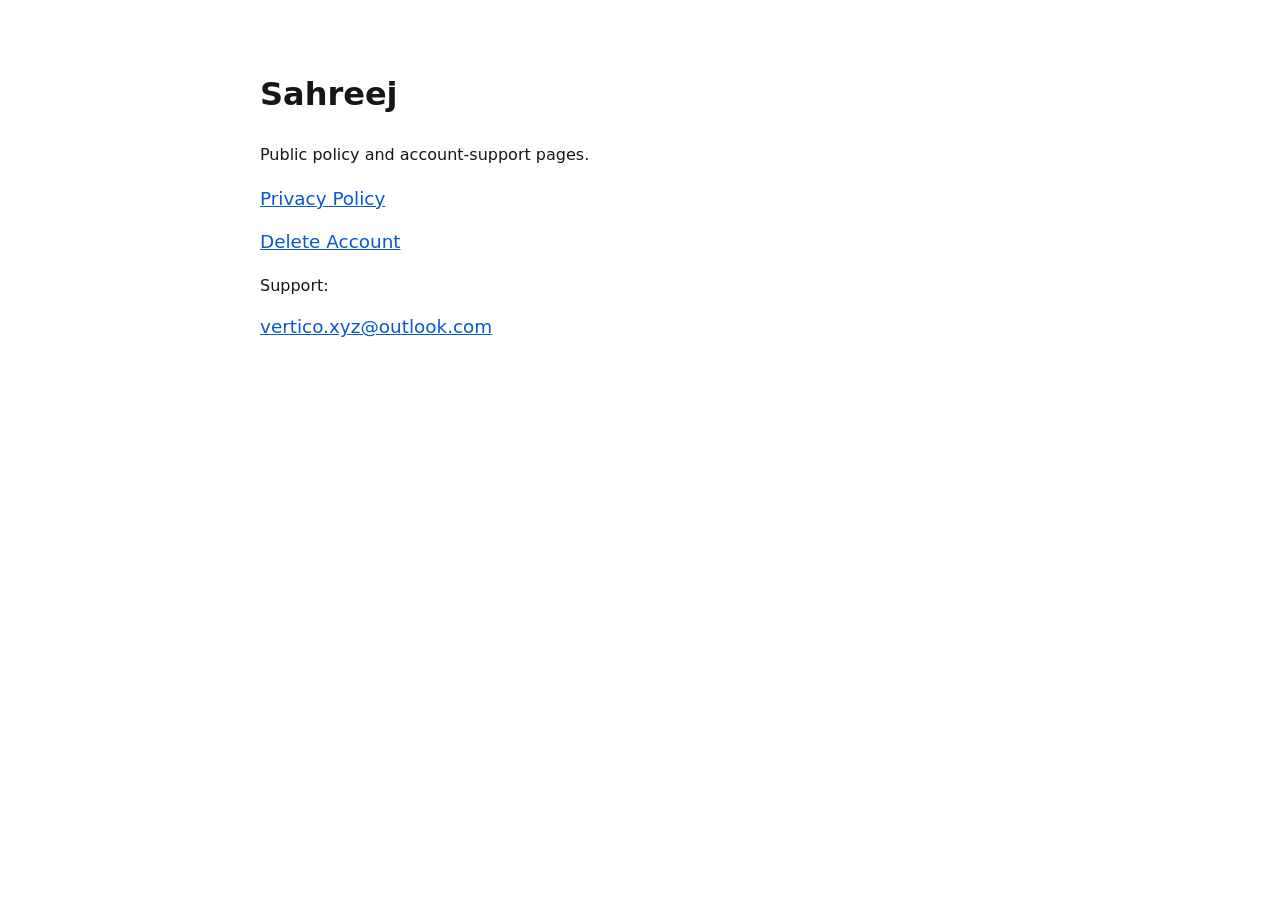
==== index.html @ 8a9c2781 "Add Sahreej public legal pages" ====
<!doctype html>
<html lang="en">
<head>
<meta charset="utf-8">
<meta name="viewport" content="width=device-width,initial-scale=1">
<title>Sahreej Legal</title>
<style>
body{font-family:system-ui,-apple-system,BlinkMacSystemFont,"Segoe UI",sans-serif;max-width:760px;margin:0 auto;padding:48px 20px;line-height:1.6;color:#161616}
a{display:block;margin:14px 0;font-size:1.15rem;color:#0b57d0}
</style>
</head>
<body>
<h1>Sahreej</h1>
<p>Public policy and account-support pages.</p>
<a href="./privacy.html">Privacy Policy</a>
<a href="./delete-account.html">Delete Account</a>
<p>Support: <a href="mailto:vertico.xyz@outlook.com">vertico.xyz@outlook.com</a></p>
</body>
</html>
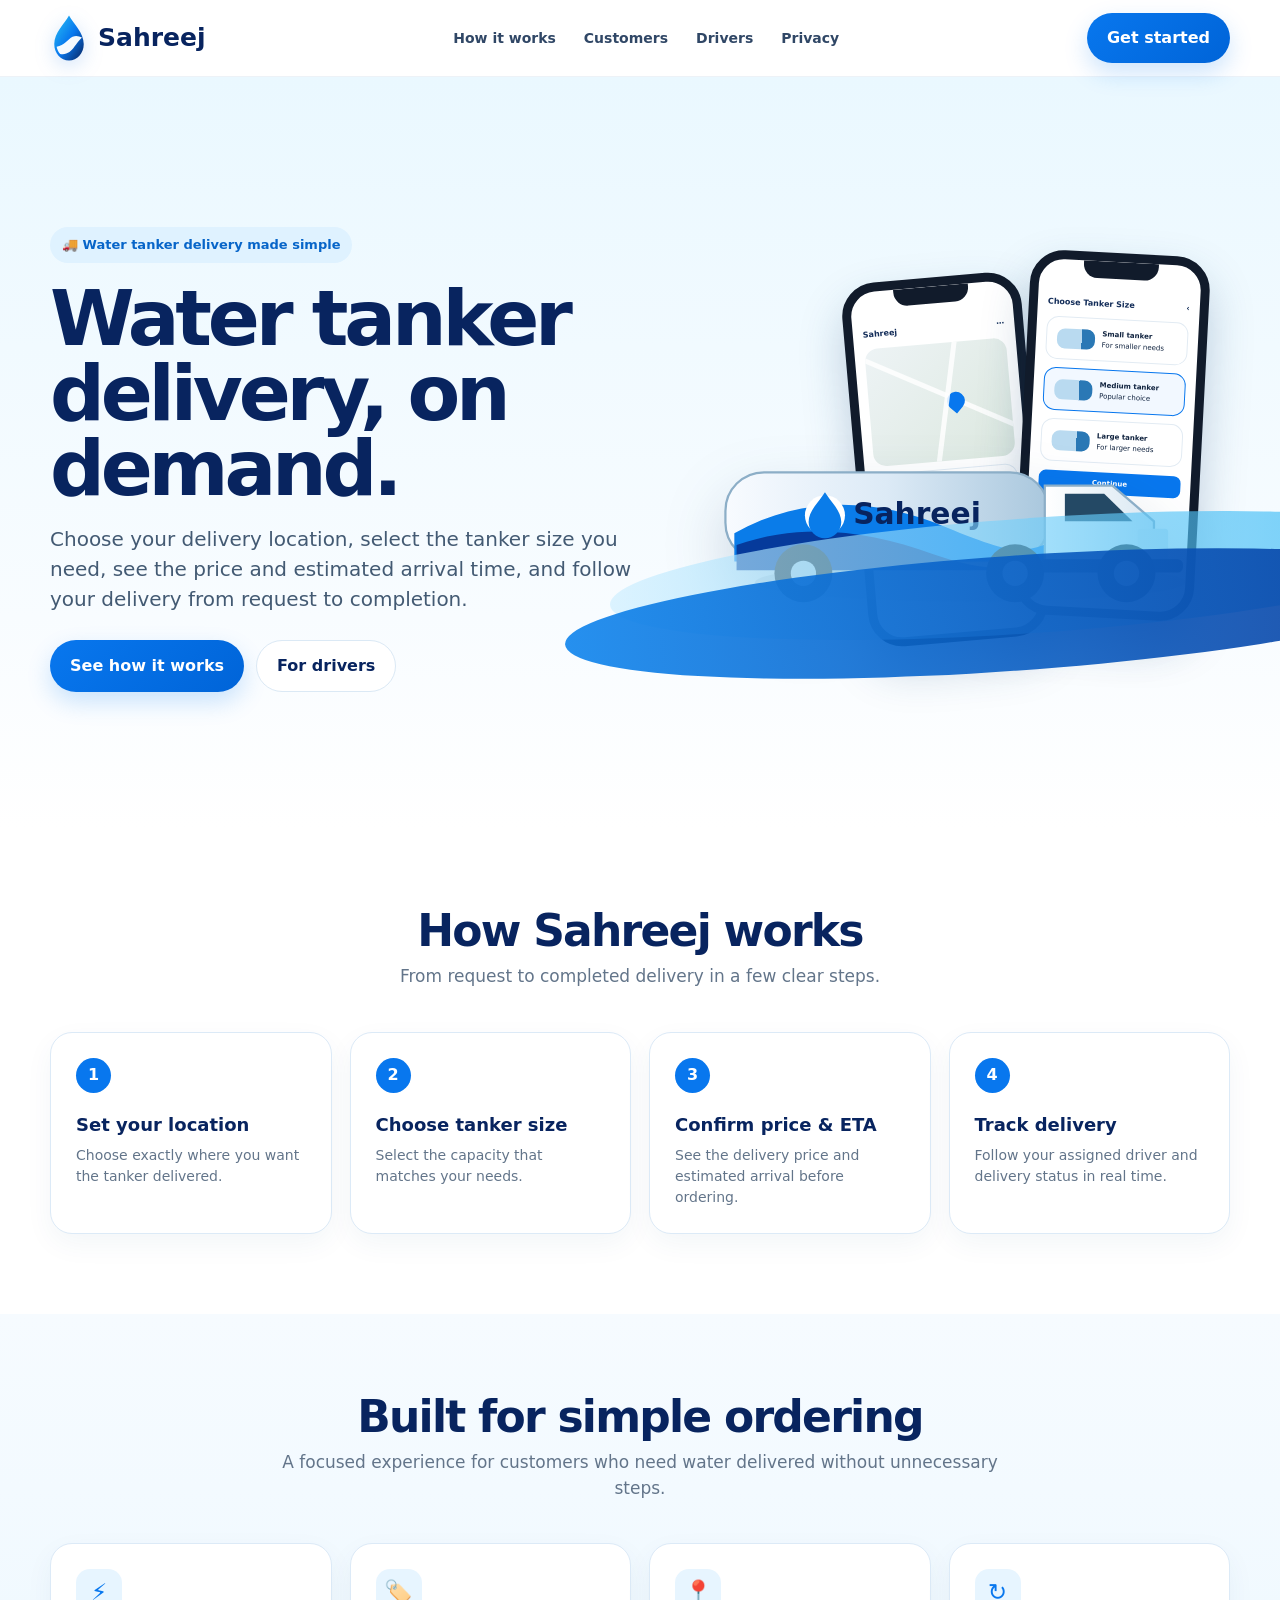
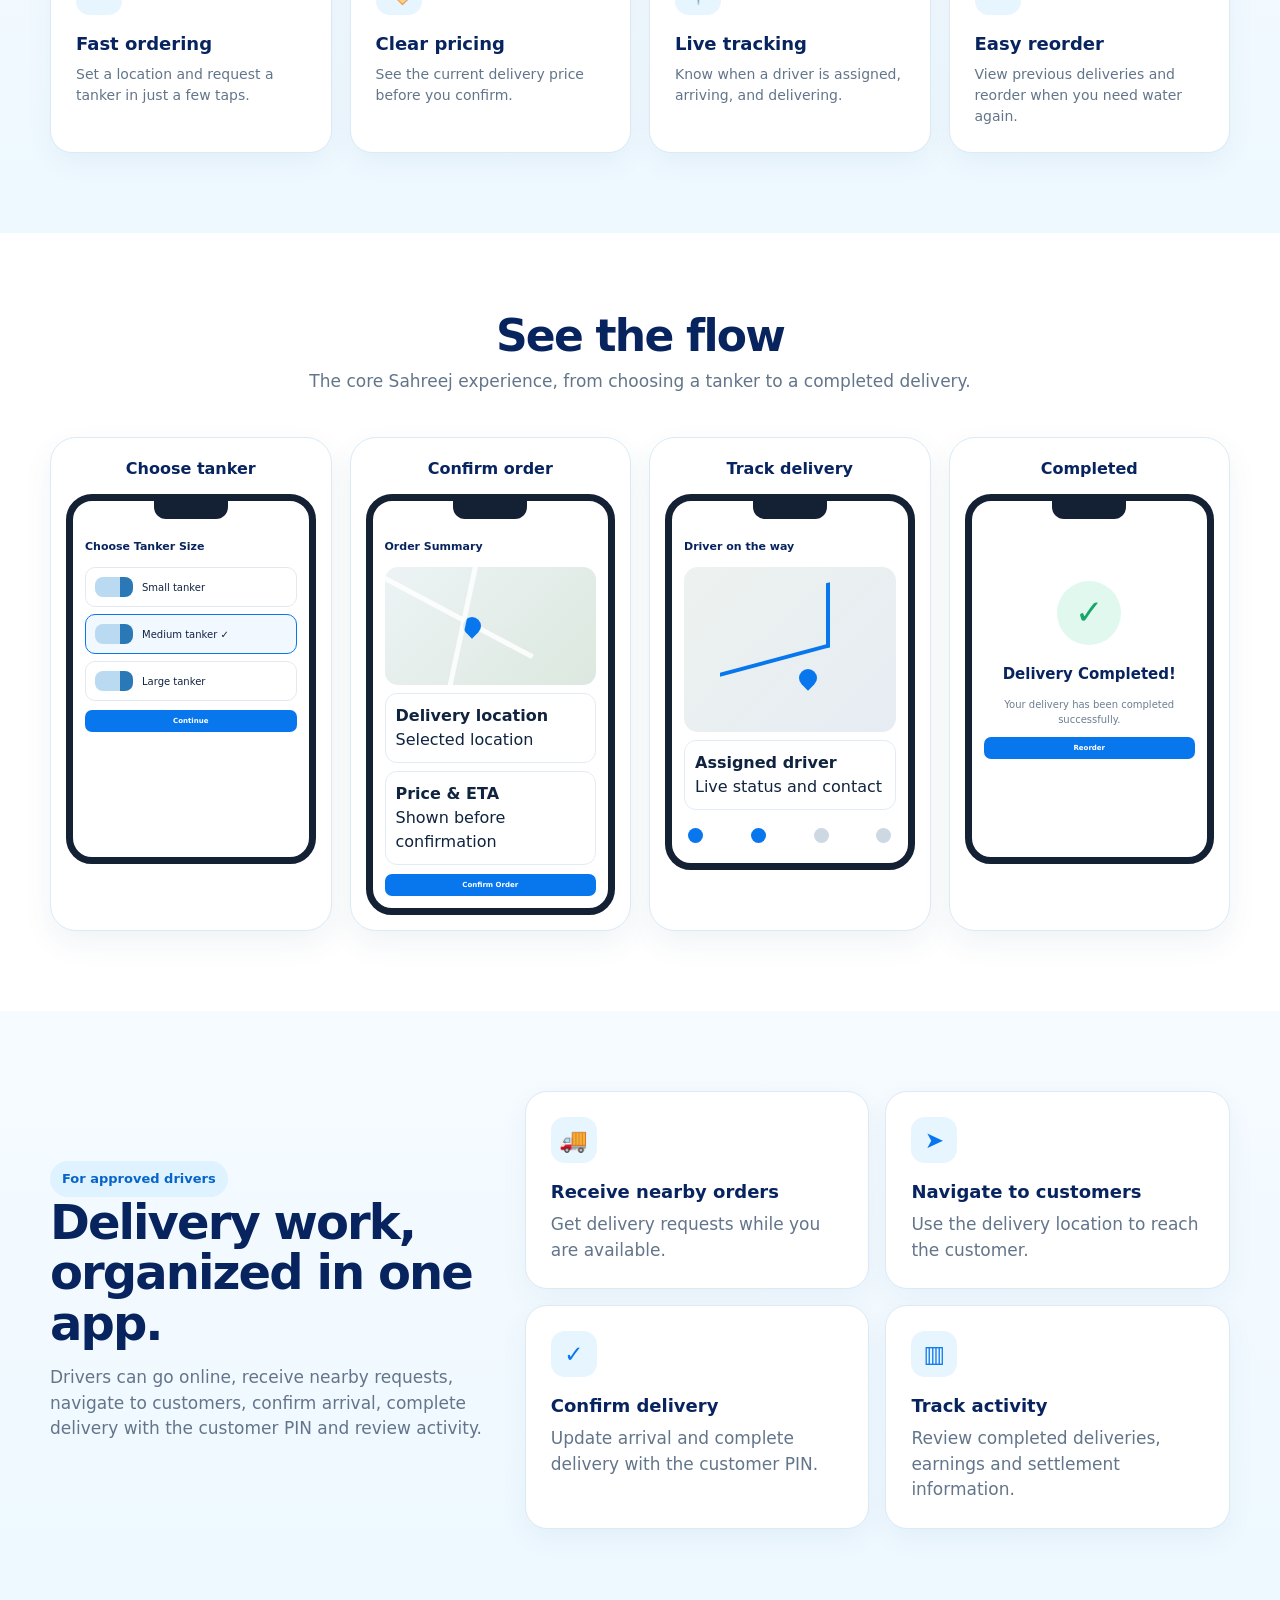
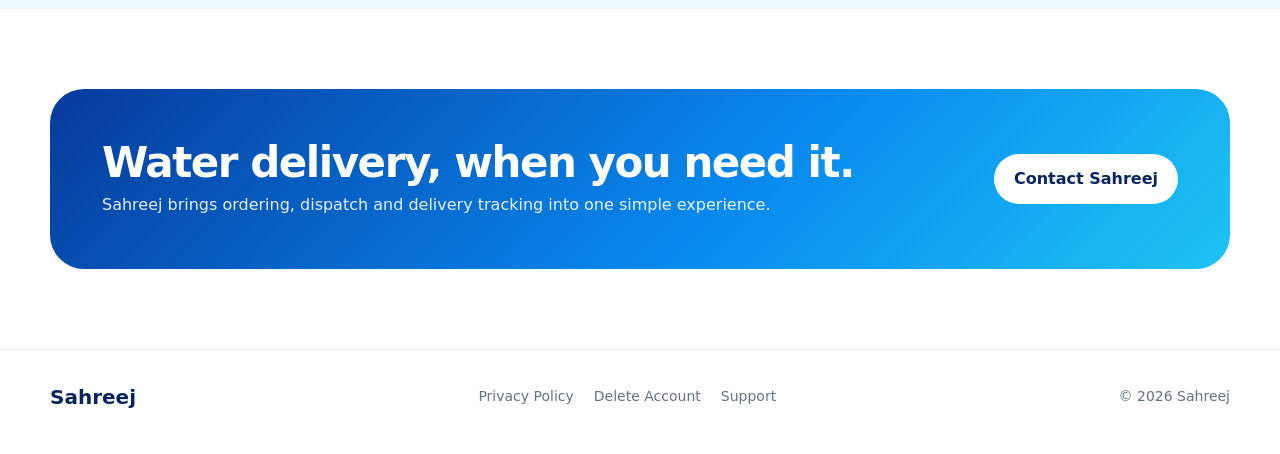
==== commit c1c54ffa: "Build Sahreej public landing page" ====
--- a/index.html
+++ b/index.html
@@ -3,17 +3,239 @@
 <head>
 <meta charset="utf-8">
 <meta name="viewport" content="width=device-width,initial-scale=1">
-<title>Sahreej Legal</title>
+<meta name="theme-color" content="#0877ee">
+<title>Sahreej — Water tanker delivery, on demand</title>
+<meta name="description" content="Sahreej makes water tanker delivery simple: choose your location, select a tanker, see the price and ETA, track the driver and reorder anytime.">
 <style>
-body{font-family:system-ui,-apple-system,BlinkMacSystemFont,"Segoe UI",sans-serif;max-width:760px;margin:0 auto;padding:48px 20px;line-height:1.6;color:#161616}
-a{display:block;margin:14px 0;font-size:1.15rem;color:#0b57d0}
+:root{
+  --navy:#08245f;--blue:#0877ee;--cyan:#23b9f2;--pale:#eef8ff;--ink:#10233f;
+  --muted:#63758a;--line:#dceaf7;--white:#fff;--green:#16a56b;
+}
+*{box-sizing:border-box}
+html{scroll-behavior:smooth}
+body{margin:0;font-family:Inter,ui-sans-serif,system-ui,-apple-system,BlinkMacSystemFont,"Segoe UI",sans-serif;color:var(--ink);background:#fff;line-height:1.5}
+a{text-decoration:none;color:inherit}
+.wrap{width:min(1180px,calc(100% - 40px));margin:auto}
+header{position:sticky;top:0;z-index:20;background:rgba(255,255,255,.94);backdrop-filter:blur(14px);border-bottom:1px solid #edf2f7}
+.nav{height:76px;display:flex;align-items:center;justify-content:space-between;gap:24px}
+.brand{display:flex;align-items:center;gap:10px;font-weight:900;font-size:25px;color:var(--navy)}
+.drop{width:38px;height:46px;filter:drop-shadow(0 5px 10px rgba(0,100,220,.18))}
+.links{display:flex;gap:28px;font-weight:700;font-size:14px;color:#304766}
+.links a:hover{color:var(--blue)}
+.btn{display:inline-flex;align-items:center;justify-content:center;padding:13px 20px;border-radius:999px;background:linear-gradient(135deg,var(--blue),#0064d8);color:#fff;font-weight:800;box-shadow:0 10px 24px rgba(0,119,238,.2)}
+.hero{overflow:hidden;background:linear-gradient(180deg,#eaf8ff 0,#f8fcff 72%,#fff 100%)}
+.hero-in{min-height:590px;display:grid;grid-template-columns:1.02fr .98fr;align-items:center;gap:28px;padding:70px 0 56px}
+.eyebrow{display:inline-flex;gap:8px;align-items:center;padding:8px 12px;border-radius:999px;background:#dff2ff;color:#0765c9;font-weight:800;font-size:13px}
+h1{font-size:clamp(48px,6vw,82px);line-height:.98;letter-spacing:-.055em;margin:18px 0;color:var(--navy);max-width:760px}
+.hero p{font-size:20px;color:#435a73;max-width:650px;margin:0 0 26px}
+.hero-actions{display:flex;gap:12px;flex-wrap:wrap}
+.btn.secondary{background:#fff;color:var(--navy);border:1px solid #dbe9f5;box-shadow:none}
+.hero-art{position:relative;min-height:430px}
+.wave{position:absolute;left:-10%;right:-40%;height:115px;border-radius:50%;transform:rotate(-4deg);background:linear-gradient(90deg,#cceeff,#19aff3);opacity:.65}
+.wave.w1{bottom:42px}.wave.w2{bottom:4px;left:-18%;background:linear-gradient(90deg,#0e84ed,#063a9b);opacity:.9}
+.truck{position:absolute;right:0;bottom:58px;width:min(620px,100%);filter:drop-shadow(0 26px 30px rgba(15,56,99,.18))}
+.phone{position:absolute;width:180px;height:365px;border:9px solid #111b2b;border-radius:34px;background:white;box-shadow:0 22px 45px rgba(26,73,120,.26);overflow:hidden}
+.phone.one{right:28px;top:8px;transform:rotate(3deg)}
+.phone.two{right:195px;top:32px;transform:rotate(-5deg)}
+.notch{width:75px;height:17px;background:#111b2b;border-radius:0 0 14px 14px;margin:auto}
+.screen{padding:12px 10px;font-size:8px}
+.mini-head{display:flex;justify-content:space-between;align-items:center;font-weight:900;color:#132d59;margin:8px 0}
+.fake-map{height:118px;background:linear-gradient(135deg,#edf3f5,#dce8df);border-radius:13px;position:relative;overflow:hidden}
+.fake-map:before,.fake-map:after{content:"";position:absolute;background:white;opacity:.85}
+.fake-map:before{width:180px;height:5px;transform:rotate(28deg);left:-22px;top:45px}
+.fake-map:after{width:5px;height:150px;transform:rotate(12deg);left:74px;top:-10px}
+.pin{position:absolute;width:18px;height:18px;background:var(--blue);border-radius:50% 50% 50% 0;transform:rotate(-45deg);left:78px;top:50px}
+.card-ui{border:1px solid #e2ebf3;border-radius:12px;padding:10px;margin:8px 0;background:#fff}
+.row-ui{display:flex;align-items:center;gap:7px;font-size:7px}
+.tiny-truck{width:38px;height:20px;border-radius:8px;background:linear-gradient(90deg,#b9daf0 65%,#2a78b5 65%)}
+.bar{height:22px;border-radius:7px;background:var(--blue);color:white;display:flex;align-items:center;justify-content:center;margin-top:9px;font-size:7px;font-weight:800}
+section{padding:80px 0}
+.section-head{text-align:center;max-width:760px;margin:0 auto 42px}
+.section-head h2{font-size:44px;line-height:1.05;letter-spacing:-.04em;color:var(--navy);margin:0 0 10px}
+.section-head p{color:var(--muted);font-size:17px;margin:0}
+.steps{display:grid;grid-template-columns:repeat(4,1fr);gap:18px}
+.step,.benefit,.driver-card{padding:25px;border:1px solid var(--line);border-radius:22px;background:#fff;box-shadow:0 10px 28px rgba(24,71,111,.05)}
+.num{width:35px;height:35px;border-radius:50%;background:var(--blue);color:#fff;font-weight:900;display:grid;place-items:center;margin-bottom:18px}
+.step h3,.benefit h3,.driver-card h3{margin:0 0 7px;color:var(--navy);font-size:18px}
+.step p,.benefit p,.driver-card p{margin:0;color:var(--muted);font-size:14px}
+.soft{background:linear-gradient(180deg,#f6fbff,#edf8ff)}
+.benefits{display:grid;grid-template-columns:repeat(4,1fr);gap:18px}
+.icon{width:46px;height:46px;border-radius:14px;background:#e7f5ff;color:var(--blue);display:grid;place-items:center;font-size:23px;margin-bottom:15px}
+.app-grid{display:grid;grid-template-columns:repeat(4,1fr);gap:18px}
+.app-card{background:#fff;border:1px solid var(--line);border-radius:26px;padding:15px;box-shadow:0 12px 30px rgba(29,78,119,.07)}
+.mock-title{text-align:center;font-weight:900;color:var(--navy);margin:4px 0 13px}
+.mock{border:7px solid #142033;border-radius:26px;background:white;min-height:370px;overflow:hidden}
+.mock .top{height:18px;background:#142033;width:74px;border-radius:0 0 12px 12px;margin:auto}
+.mock .inside{padding:12px}
+.status{font-size:11px;font-weight:900;color:var(--navy);margin:8px 0 12px}
+.choice{border:1px solid #e2e9f0;border-radius:10px;padding:9px;margin:7px 0;display:flex;align-items:center;gap:9px;font-size:10px}
+.choice.active{border-color:var(--blue);background:#f2f8ff}
+.route{height:165px;border-radius:14px;background:linear-gradient(135deg,#edf2ef,#e6ecf3);position:relative}
+.route-line{position:absolute;width:110px;height:65px;border-right:4px solid var(--blue);border-bottom:4px solid var(--blue);left:36px;top:30px;transform:skewY(-15deg)}
+.progress{display:flex;justify-content:space-between;margin:18px 4px 8px}
+.dot{width:15px;height:15px;border-radius:50%;background:#ced8e2}.dot.on{background:var(--blue)}
+.success{width:64px;height:64px;border-radius:50%;background:#e1f8ee;color:var(--green);display:grid;place-items:center;font-size:34px;margin:50px auto 18px;font-weight:900}
+.driver{display:grid;grid-template-columns:1fr 1.6fr;gap:34px;align-items:center}
+.driver h2{font-size:48px;line-height:1.05;letter-spacing:-.04em;color:var(--navy);margin:0 0 14px}
+.driver p{font-size:17px;color:var(--muted)}
+.driver-grid{display:grid;grid-template-columns:repeat(2,1fr);gap:16px}
+.cta{margin:80px auto;border-radius:34px;padding:52px;background:linear-gradient(135deg,#063a9b,#0889ef 58%,#1fc4f2);color:white;display:flex;justify-content:space-between;gap:30px;align-items:center}
+.cta h2{font-size:42px;line-height:1.05;letter-spacing:-.035em;margin:0 0 8px}
+.cta p{margin:0;opacity:.9}
+.cta .btn{background:white;color:var(--navy);box-shadow:none}
+footer{border-top:1px solid #e8eef5;padding:32px 0 42px}
+.foot{display:flex;justify-content:space-between;gap:24px;align-items:center;flex-wrap:wrap;color:#617286;font-size:14px}
+.foot-links{display:flex;gap:20px;flex-wrap:wrap}
+.foot-links a:hover{color:var(--blue)}
+@media(max-width:900px){
+  .links{display:none}.hero-in{grid-template-columns:1fr;padding-top:46px}.hero-art{min-height:400px}
+  .steps,.benefits,.app-grid{grid-template-columns:repeat(2,1fr)}.driver{grid-template-columns:1fr}
+}
+@media(max-width:560px){
+  .wrap{width:min(100% - 26px,1180px)}.nav{height:66px}.brand{font-size:22px}
+  .hero-in{padding:38px 0 28px}.hero p{font-size:17px}.hero-art{min-height:330px}
+  .phone{width:130px;height:270px}.phone.one{right:8px}.phone.two{right:120px}.truck{bottom:36px}
+  section{padding:58px 0}.section-head h2{font-size:35px}.steps,.benefits,.app-grid,.driver-grid{grid-template-columns:1fr}
+  .cta{margin:58px auto;padding:34px 26px;flex-direction:column;align-items:flex-start}.cta h2{font-size:34px}
+  .driver h2{font-size:38px}
+}
 </style>
 </head>
 <body>
-<h1>Sahreej</h1>
-<p>Public policy and account-support pages.</p>
-<a href="./privacy.html">Privacy Policy</a>
-<a href="./delete-account.html">Delete Account</a>
-<p>Support: <a href="mailto:vertico.xyz@outlook.com">vertico.xyz@outlook.com</a></p>
+<header>
+  <div class="wrap nav">
+    <a class="brand" href="#">
+      <svg class="drop" viewBox="0 0 64 78" aria-hidden="true"><defs><linearGradient id="g" x1="0" y1="0" x2="1" y2="1"><stop stop-color="#29c4f4"/><stop offset=".52" stop-color="#0877ee"/><stop offset="1" stop-color="#08245f"/></linearGradient></defs><path fill="url(#g)" d="M32 1C24 15 7 31 7 49c0 16 11 28 25 28s25-12 25-28C57 31 40 15 32 1Z"/><path d="M11 54c13-2 19-13 27-17 6-3 11-1 16 1-5 5-9 10-13 16-5 8-13 14-24 12-3-3-5-7-6-12Z" fill="#fff" opacity=".96"/></svg>
+      Sahreej
+    </a>
+    <nav class="links">
+      <a href="#how">How it works</a><a href="#customers">Customers</a><a href="#drivers">Drivers</a><a href="./privacy.html">Privacy</a>
+    </nav>
+    <a class="btn" href="#how">Get started</a>
+  </div>
+</header>
+
+<main>
+<section class="hero">
+  <div class="wrap hero-in">
+    <div>
+      <span class="eyebrow">🚚 Water tanker delivery made simple</span>
+      <h1>Water tanker delivery, on demand.</h1>
+      <p>Choose your delivery location, select the tanker size you need, see the price and estimated arrival time, and follow your delivery from request to completion.</p>
+      <div class="hero-actions">
+        <a class="btn" href="#how">See how it works</a>
+        <a class="btn secondary" href="#drivers">For drivers</a>
+      </div>
+    </div>
+
+    <div class="hero-art" aria-label="Sahreej app preview">
+      <div class="phone two">
+        <div class="notch"></div>
+        <div class="screen">
+          <div class="mini-head"><span>Sahreej</span><span>⋯</span></div>
+          <div class="fake-map"><span class="pin"></span></div>
+          <div class="card-ui"><strong>Set delivery location</strong><br><span style="color:#708399">Choose where the tanker should come</span></div>
+          <div class="bar">Continue</div>
+        </div>
+      </div>
+      <div class="phone one">
+        <div class="notch"></div>
+        <div class="screen">
+          <div class="mini-head"><span>Choose Tanker Size</span><span>‹</span></div>
+          <div class="card-ui row-ui"><span class="tiny-truck"></span><span><b>Small tanker</b><br>For smaller needs</span></div>
+          <div class="card-ui row-ui" style="border-color:#0877ee;background:#f2f8ff"><span class="tiny-truck"></span><span><b>Medium tanker</b><br>Popular choice</span></div>
+          <div class="card-ui row-ui"><span class="tiny-truck"></span><span><b>Large tanker</b><br>For larger needs</span></div>
+          <div class="bar">Continue</div>
+        </div>
+      </div>
+
+      <svg class="truck" viewBox="0 0 760 330" role="img" aria-label="Water tanker truck">
+        <defs>
+          <linearGradient id="tank" x1="0" x2="1"><stop stop-color="#f8fbff"/><stop offset=".5" stop-color="#dceaf6"/><stop offset="1" stop-color="#a9c7dd"/></linearGradient>
+          <linearGradient id="cab" x1="0" x2="1"><stop stop-color="#fff"/><stop offset="1" stop-color="#d8e7f2"/></linearGradient>
+        </defs>
+        <ellipse cx="410" cy="283" rx="290" ry="26" fill="#4d6b85" opacity=".18"/>
+        <rect x="80" y="135" width="435" height="120" rx="52" fill="url(#tank)" stroke="#8caec7" stroke-width="3"/>
+        <path d="M92 217c95-52 190-47 285-8s101 34 138 22v24H92Z" fill="#0a7ce9"/>
+        <path d="M95 233c90-31 176-19 264 12 71 25 111 22 156 6v16H95Z" fill="#063a9b"/>
+        <g fill="#fff"><circle cx="214" cy="193" r="27"/><path d="M214 162c-8 13-22 25-22 40 0 12 10 22 22 22s22-10 22-22c0-15-14-27-22-40Z" fill="#0a7ce9"/></g>
+        <text x="252" y="205" font-size="40" font-weight="900" fill="#08245f">Sahreej</text>
+        <path d="M510 153h91l56 48v62H510Z" fill="url(#cab)" stroke="#8caec7" stroke-width="3"/>
+        <path d="M537 164h53l38 37h-91Z" fill="#244965"/>
+        <rect x="635" y="211" width="41" height="45" rx="4" fill="#d5e5f0"/>
+        <rect x="503" y="252" width="193" height="18" rx="7" fill="#263b4f"/>
+        <g fill="#1a2937"><circle cx="185" cy="271" r="39"/><circle cx="470" cy="271" r="39"/><circle cx="620" cy="271" r="39"/></g>
+        <g fill="#b9cfdf"><circle cx="185" cy="271" r="17"/><circle cx="470" cy="271" r="17"/><circle cx="620" cy="271" r="17"/></g>
+      </svg>
+      <div class="wave w1"></div><div class="wave w2"></div>
+    </div>
+  </div>
+</section>
+
+<section id="how">
+  <div class="wrap">
+    <div class="section-head"><h2>How Sahreej works</h2><p>From request to completed delivery in a few clear steps.</p></div>
+    <div class="steps">
+      <article class="step"><div class="num">1</div><h3>Set your location</h3><p>Choose exactly where you want the tanker delivered.</p></article>
+      <article class="step"><div class="num">2</div><h3>Choose tanker size</h3><p>Select the capacity that matches your needs.</p></article>
+      <article class="step"><div class="num">3</div><h3>Confirm price & ETA</h3><p>See the delivery price and estimated arrival before ordering.</p></article>
+      <article class="step"><div class="num">4</div><h3>Track delivery</h3><p>Follow your assigned driver and delivery status in real time.</p></article>
+    </div>
+  </div>
+</section>
+
+<section class="soft" id="customers">
+  <div class="wrap">
+    <div class="section-head"><h2>Built for simple ordering</h2><p>A focused experience for customers who need water delivered without unnecessary steps.</p></div>
+    <div class="benefits">
+      <article class="benefit"><div class="icon">⚡</div><h3>Fast ordering</h3><p>Set a location and request a tanker in just a few taps.</p></article>
+      <article class="benefit"><div class="icon">🏷️</div><h3>Clear pricing</h3><p>See the current delivery price before you confirm.</p></article>
+      <article class="benefit"><div class="icon">📍</div><h3>Live tracking</h3><p>Know when a driver is assigned, arriving, and delivering.</p></article>
+      <article class="benefit"><div class="icon">↻</div><h3>Easy reorder</h3><p>View previous deliveries and reorder when you need water again.</p></article>
+    </div>
+  </div>
+</section>
+
+<section>
+  <div class="wrap">
+    <div class="section-head"><h2>See the flow</h2><p>The core Sahreej experience, from choosing a tanker to a completed delivery.</p></div>
+    <div class="app-grid">
+      <div class="app-card"><div class="mock-title">Choose tanker</div><div class="mock"><div class="top"></div><div class="inside"><div class="status">Choose Tanker Size</div><div class="choice"><span class="tiny-truck"></span><span>Small tanker</span></div><div class="choice active"><span class="tiny-truck"></span><span>Medium tanker ✓</span></div><div class="choice"><span class="tiny-truck"></span><span>Large tanker</span></div><div class="bar">Continue</div></div></div></div>
+      <div class="app-card"><div class="mock-title">Confirm order</div><div class="mock"><div class="top"></div><div class="inside"><div class="status">Order Summary</div><div class="fake-map"><span class="pin"></span></div><div class="card-ui"><b>Delivery location</b><br>Selected location</div><div class="card-ui"><b>Price & ETA</b><br>Shown before confirmation</div><div class="bar">Confirm Order</div></div></div></div>
+      <div class="app-card"><div class="mock-title">Track delivery</div><div class="mock"><div class="top"></div><div class="inside"><div class="status">Driver on the way</div><div class="route"><div class="route-line"></div><span class="pin" style="left:115px;top:102px"></span></div><div class="card-ui"><b>Assigned driver</b><br>Live status and contact</div><div class="progress"><span class="dot on"></span><span class="dot on"></span><span class="dot"></span><span class="dot"></span></div></div></div></div>
+      <div class="app-card"><div class="mock-title">Completed</div><div class="mock"><div class="top"></div><div class="inside"><div class="success">✓</div><div class="status" style="text-align:center;font-size:15px">Delivery Completed!</div><p style="text-align:center;color:#6c7e91;font-size:10px">Your delivery has been completed successfully.</p><div class="bar">Reorder</div></div></div></div>
+    </div>
+  </div>
+</section>
+
+<section class="soft" id="drivers">
+  <div class="wrap driver">
+    <div>
+      <span class="eyebrow">For approved drivers</span>
+      <h2>Delivery work, organized in one app.</h2>
+      <p>Drivers can go online, receive nearby requests, navigate to customers, confirm arrival, complete delivery with the customer PIN and review activity.</p>
+    </div>
+    <div class="driver-grid">
+      <article class="driver-card"><div class="icon">🚚</div><h3>Receive nearby orders</h3><p>Get delivery requests while you are available.</p></article>
+      <article class="driver-card"><div class="icon">➤</div><h3>Navigate to customers</h3><p>Use the delivery location to reach the customer.</p></article>
+      <article class="driver-card"><div class="icon">✓</div><h3>Confirm delivery</h3><p>Update arrival and complete delivery with the customer PIN.</p></article>
+      <article class="driver-card"><div class="icon">▥</div><h3>Track activity</h3><p>Review completed deliveries, earnings and settlement information.</p></article>
+    </div>
+  </div>
+</section>
+
+<div class="wrap cta">
+  <div><h2>Water delivery, when you need it.</h2><p>Sahreej brings ordering, dispatch and delivery tracking into one simple experience.</p></div>
+  <a class="btn" href="mailto:vertico.xyz@outlook.com">Contact Sahreej</a>
+</div>
+</main>
+
+<footer>
+  <div class="wrap foot">
+    <div class="brand" style="font-size:20px">Sahreej</div>
+    <div class="foot-links"><a href="./privacy.html">Privacy Policy</a><a href="./delete-account.html">Delete Account</a><a href="mailto:vertico.xyz@outlook.com">Support</a></div>
+    <div>© 2026 Sahreej</div>
+  </div>
+</footer>
 </body>
 </html>
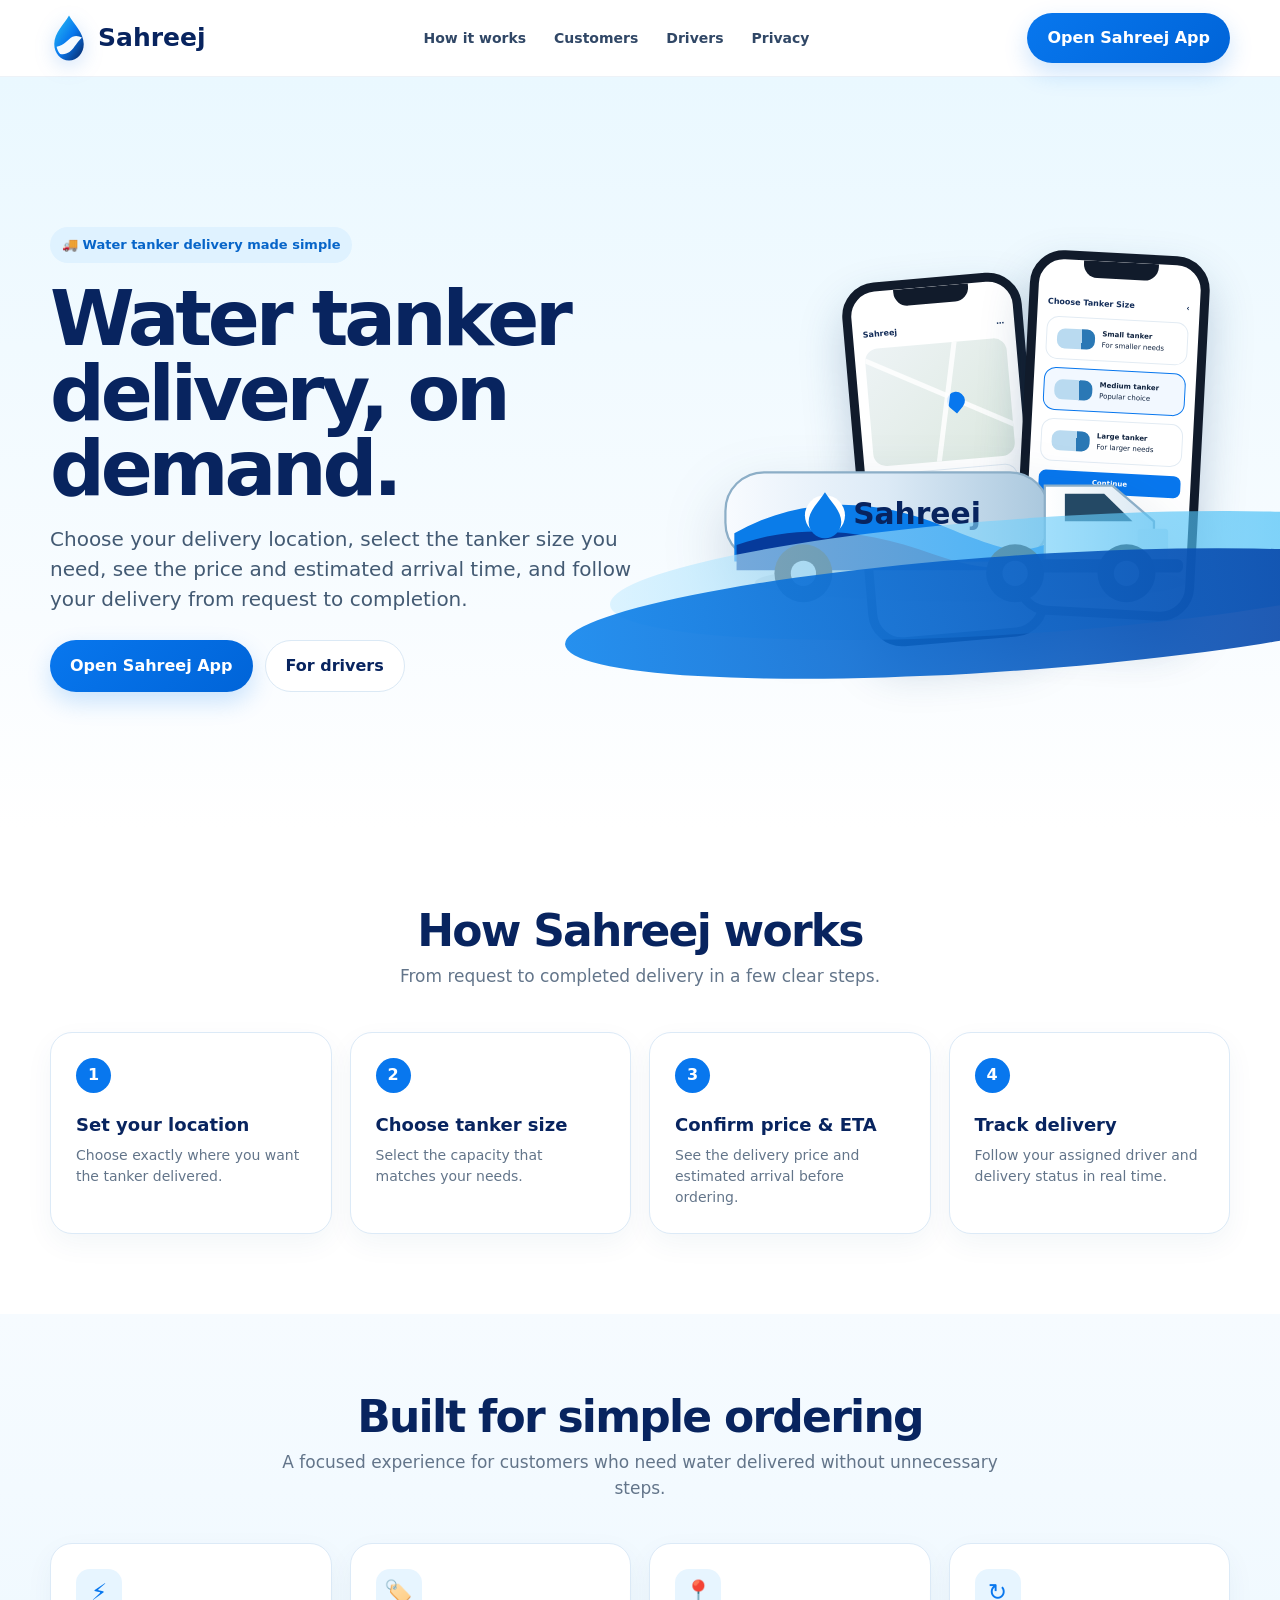
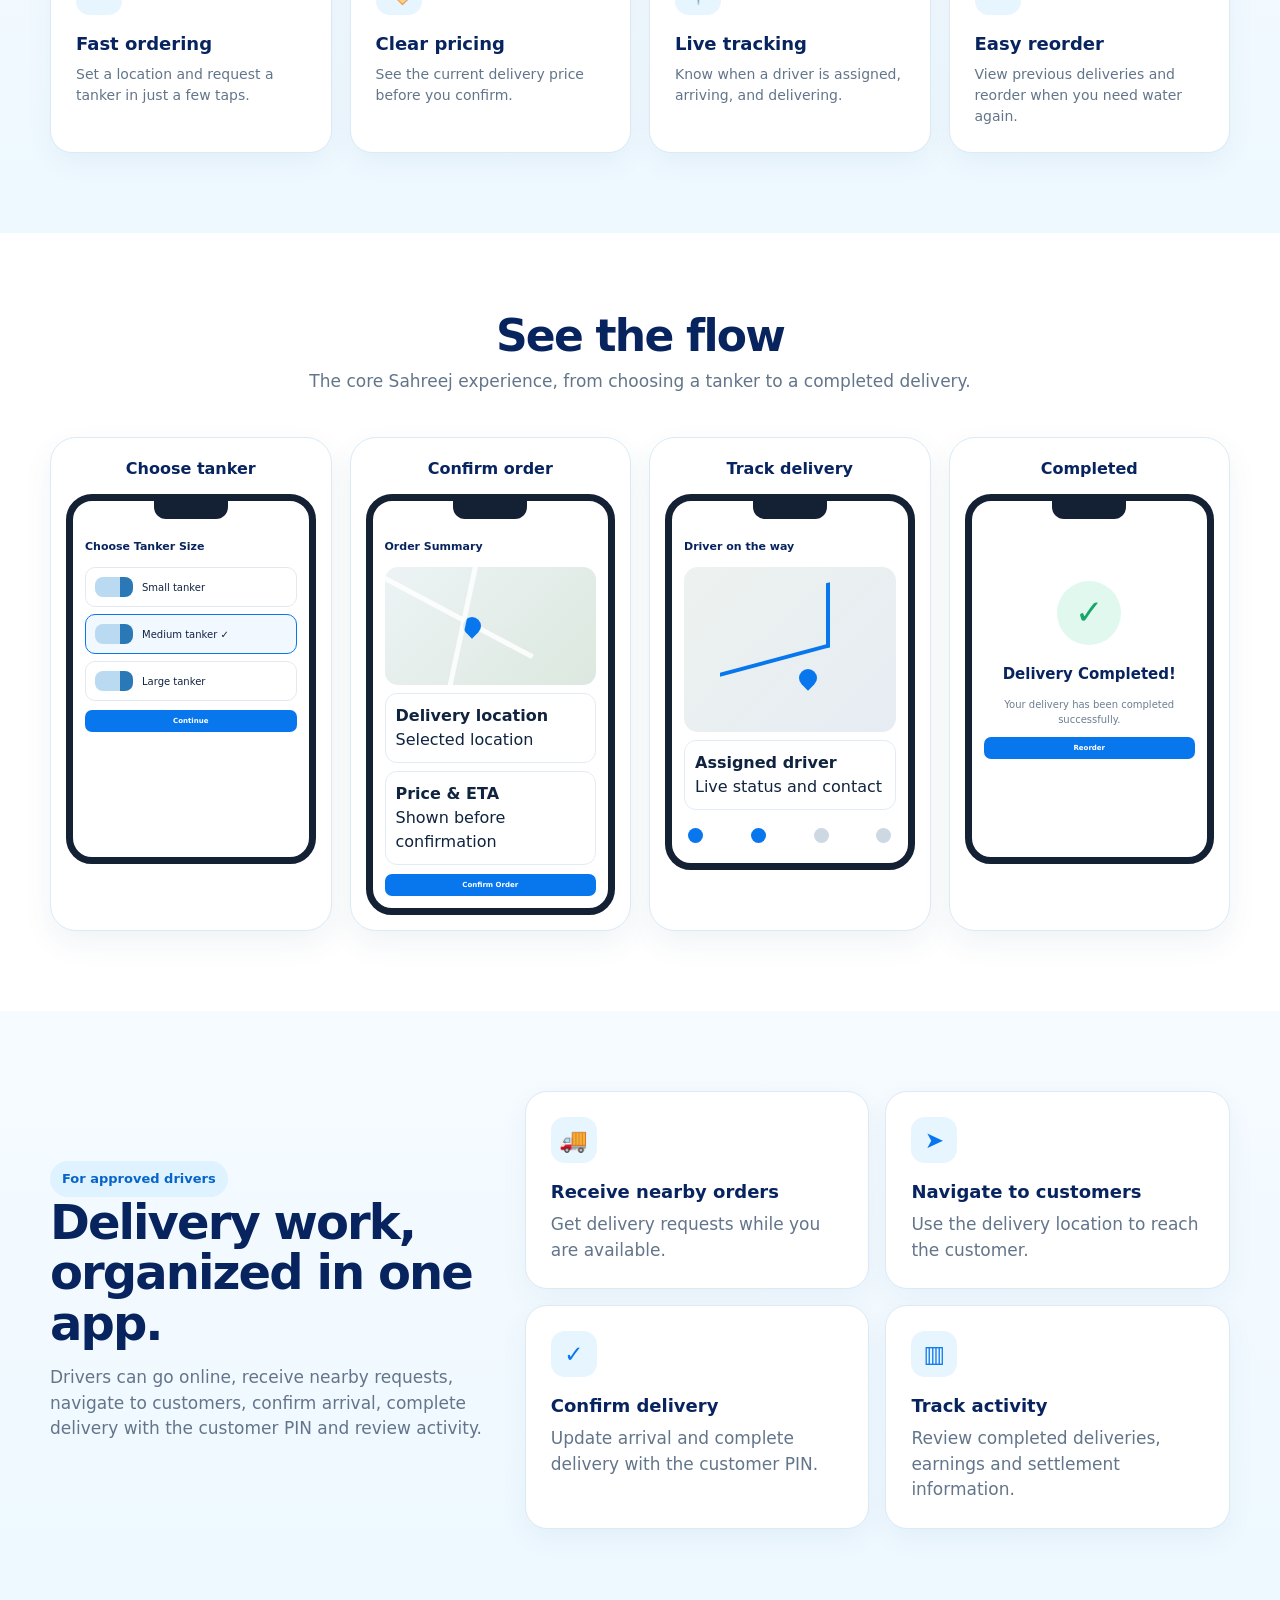
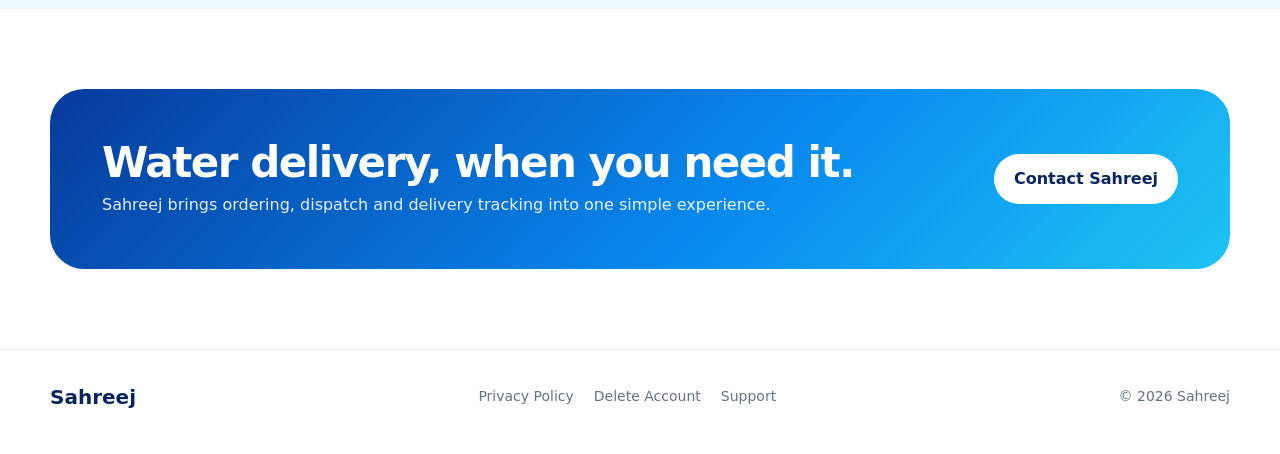
==== commit 812dd57c: "Link public landing page to Sahreej web app" ====
--- a/index.html
+++ b/index.html
@@ -111,7 +111,7 @@
     <nav class="links">
       <a href="#how">How it works</a><a href="#customers">Customers</a><a href="#drivers">Drivers</a><a href="./privacy.html">Privacy</a>
     </nav>
-    <a class="btn" href="#how">Get started</a>
+    <a class="btn" href="./app/">Open Sahreej App</a>
   </div>
 </header>
 
@@ -123,7 +123,7 @@
       <h1>Water tanker delivery, on demand.</h1>
       <p>Choose your delivery location, select the tanker size you need, see the price and estimated arrival time, and follow your delivery from request to completion.</p>
       <div class="hero-actions">
-        <a class="btn" href="#how">See how it works</a>
+        <a class="btn" href="./app/">Open Sahreej App</a>
         <a class="btn secondary" href="#drivers">For drivers</a>
       </div>
     </div>
